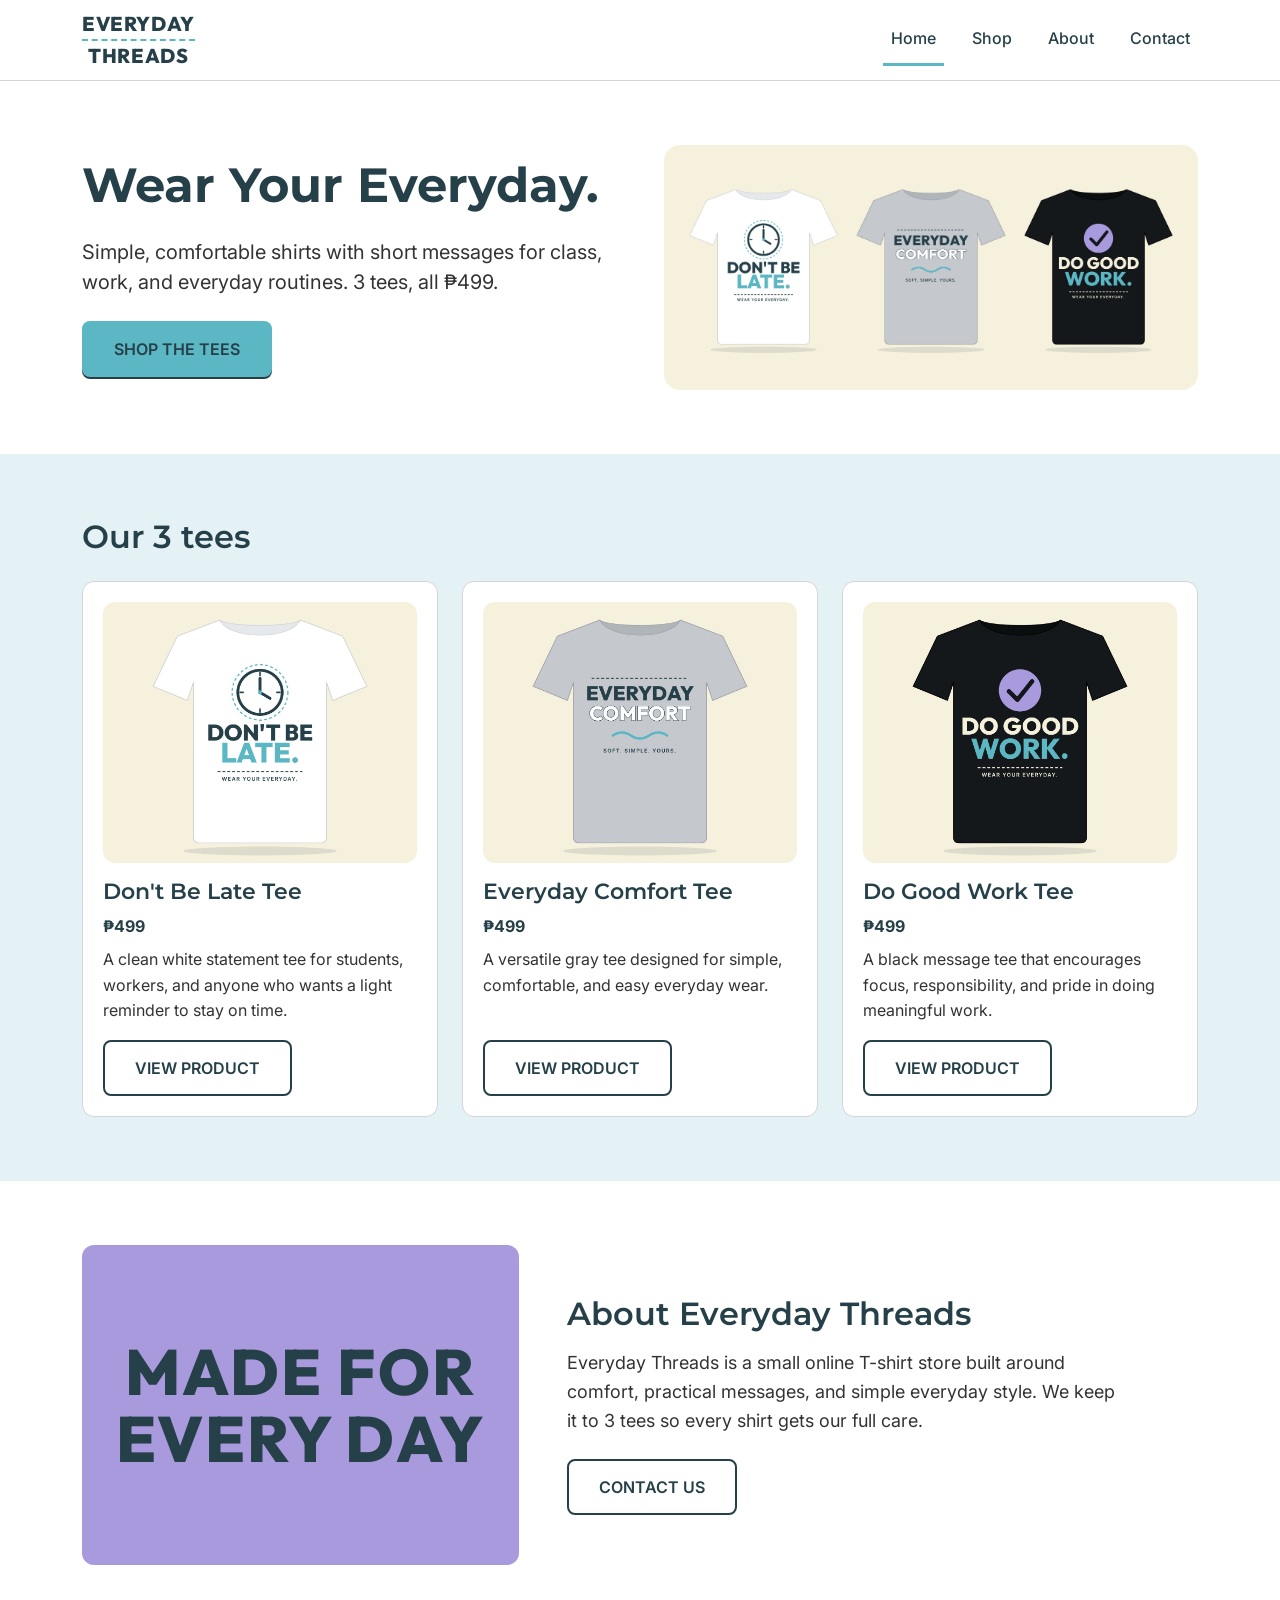
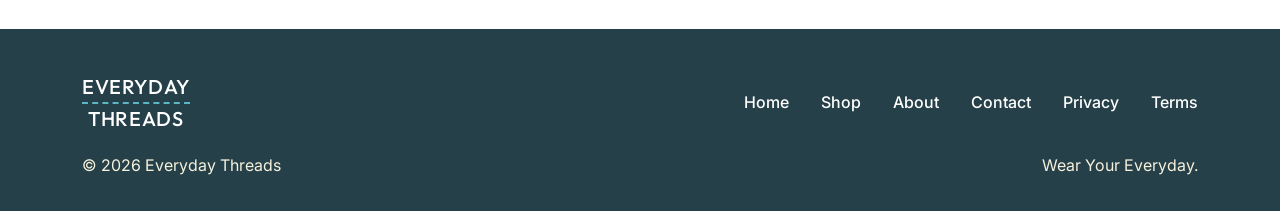
==== index.html @ e374523e "Add Everyday Threads Bootstrap website Home, Contact, Privacy, Terms and 3 product pages. Contact fo" ====
<!DOCTYPE html>
<html lang="en">
<head>
  <meta charset="UTF-8">
  <meta name="viewport" content="width=device-width, initial-scale=1">
  <title>Everyday Threads | Comfortable message tees for every day</title>
  <meta name="description" content="Everyday Threads sells three simple, comfortable message tees for class, work, and everyday routines. All tees are 499 pesos.">
  <link rel="stylesheet" href="https://cdn.jsdelivr.net/npm/bootstrap@5.3.3/dist/css/bootstrap.min.css" integrity="sha384-QWTKZyjpPEjISv5WaRU9OFeRpok6YctnYmDr5pNlyT2bRjXh0JMhjY6hW+ALEwIH" crossorigin="anonymous">
  <link rel="preconnect" href="https://fonts.googleapis.com">
  <link rel="preconnect" href="https://fonts.gstatic.com" crossorigin>
  <link rel="stylesheet" href="https://fonts.googleapis.com/css2?family=Inter:wght@400;500;600;700&amp;family=Montserrat:wght@600;700&amp;family=Outfit:wght@800&amp;display=swap">
  <link rel="stylesheet" href="css/style.css">
</head>
<body>
  <a class="skip-link" href="#main">Skip to main content</a>
  <header class="site-header">
    <nav class="navbar navbar-expand-md" aria-label="Main">
      <div class="container">
        <a class="logo" href="index.html" aria-label="Everyday Threads home page"><span>Everyday</span><span class="stitch"></span><span>Threads</span></a>
        <button class="navbar-toggler" type="button" data-bs-toggle="collapse" data-bs-target="#main-nav" aria-controls="main-nav" aria-expanded="false" aria-label="Open menu">
          <span class="navbar-toggler-icon"></span>
        </button>
        <div class="collapse navbar-collapse justify-content-end" id="main-nav">
          <ul class="navbar-nav">
          <li class="nav-item"><a class="nav-link active" aria-current="page" href="index.html">Home</a></li>
          <li class="nav-item"><a class="nav-link" href="index.html#shop">Shop</a></li>
          <li class="nav-item"><a class="nav-link" href="index.html#about">About</a></li>
          <li class="nav-item"><a class="nav-link" href="contact.html">Contact</a></li>
          </ul>
        </div>
      </div>
    </nav>
  </header>

  <main id="main">
    <section class="section" aria-labelledby="hero-title">
      <div class="container">
        <div class="row align-items-center g-5">
          <div class="col-lg-6">
            <h1 id="hero-title" class="mb-4">Wear Your Everyday.</h1>
            <p class="lead-text mb-4">Simple, comfortable shirts with short messages for class, work, and everyday routines. 3 tees, all &#8369;499.</p>
            <a class="btn btn-et" href="#shop">Shop the tees</a>
          </div>
          <div class="col-lg-6">
            <div class="hero-panel d-flex align-items-center justify-content-center">
              <img src="images/dont-be-late-tee.jpg" alt="Don't Be Late Tee: white tee with a clock and the words Don't be late" width="900" height="975">
              <img src="images/everyday-comfort-tee.jpg" alt="Everyday Comfort Tee: gray tee with the words Everyday Comfort" width="900" height="975">
              <img src="images/do-good-work-tee.jpg" alt="Do Good Work Tee: black tee with a check mark and the words Do good work" width="900" height="975">
            </div>
          </div>
        </div>
      </div>
    </section>

    <section id="shop" class="section bg-pale-teal" aria-labelledby="shop-title">
      <div class="container">
        <h2 id="shop-title" class="mb-4">Our 3 tees</h2>
        <div class="row g-4">
          <div class="col-md-6 col-lg-4">
            <article class="product-card d-flex flex-column gap-2">
              <div class="img-panel mb-2">
                <img src="images/dont-be-late-tee.jpg" alt="White Don't Be Late Tee with a clock and the words Don't be late printed on the front" width="900" height="975" loading="lazy">
              </div>
              <h3 class="mb-0">Don't Be Late Tee</h3>
              <p class="price mb-0">&#8369;499</p>
              <p class="mb-2">A clean white statement tee for students, workers, and anyone who wants a light reminder to stay on time.</p>
              <a class="btn btn-et-outline align-self-start mt-auto" href="dont-be-late-tee.html">View product<span class="visually-hidden">: Don't Be Late Tee</span></a>
            </article>
          </div>
          <div class="col-md-6 col-lg-4">
            <article class="product-card d-flex flex-column gap-2">
              <div class="img-panel mb-2">
                <img src="images/everyday-comfort-tee.jpg" alt="Gray Everyday Comfort Tee with the words Everyday Comfort and a teal wave printed on the front" width="900" height="975" loading="lazy">
              </div>
              <h3 class="mb-0">Everyday Comfort Tee</h3>
              <p class="price mb-0">&#8369;499</p>
              <p class="mb-2">A versatile gray tee designed for simple, comfortable, and easy everyday wear.</p>
              <a class="btn btn-et-outline align-self-start mt-auto" href="everyday-comfort-tee.html">View product<span class="visually-hidden">: Everyday Comfort Tee</span></a>
            </article>
          </div>
          <div class="col-md-6 col-lg-4">
            <article class="product-card d-flex flex-column gap-2">
              <div class="img-panel mb-2">
                <img src="images/do-good-work-tee.jpg" alt="Black Do Good Work Tee with a lavender check mark and the words Do good work printed on the front" width="900" height="975" loading="lazy">
              </div>
              <h3 class="mb-0">Do Good Work Tee</h3>
              <p class="price mb-0">&#8369;499</p>
              <p class="mb-2">A black message tee that encourages focus, responsibility, and pride in doing meaningful work.</p>
              <a class="btn btn-et-outline align-self-start mt-auto" href="do-good-work-tee.html">View product<span class="visually-hidden">: Do Good Work Tee</span></a>
            </article>
          </div>
        </div>
      </div>
    </section>

    <section id="about" class="section" aria-labelledby="about-title">
      <div class="container">
        <div class="row align-items-center g-5">
          <div class="col-lg-5">
            <div class="about-panel" aria-hidden="true">Made for<br>every day</div>
          </div>
          <div class="col-lg-7">
            <h2 id="about-title" class="mb-3">About Everyday Threads</h2>
            <p class="about-text mb-4">Everyday Threads is a small online T-shirt store built around comfort, practical messages, and simple everyday style. We keep it to 3 tees so every shirt gets our full care.</p>
            <a class="btn btn-et-outline" href="contact.html">Contact us</a>
          </div>
        </div>
      </div>
    </section>
  </main>

  <footer class="site-footer">
    <div class="container">
      <div class="d-flex flex-column flex-md-row justify-content-between align-items-md-center gap-3">
        <a class="logo logo-light" href="index.html" aria-label="Everyday Threads home page"><span>Everyday</span><span class="stitch"></span><span>Threads</span></a>
        <nav aria-label="Footer">
          <ul class="list-unstyled d-flex flex-wrap footer-nav mb-0">
            <li><a href="index.html">Home</a></li>
            <li><a href="index.html#shop">Shop</a></li>
            <li><a href="index.html#about">About</a></li>
            <li><a href="contact.html">Contact</a></li>
            <li><a href="privacy.html">Privacy</a></li>
            <li><a href="terms.html">Terms</a></li>
          </ul>
        </nav>
      </div>
      <div class="d-flex flex-column flex-md-row justify-content-between gap-2 mt-4">
        <p class="copy mb-0">&copy; 2026 Everyday Threads</p>
        <p class="copy mb-0">Wear Your Everyday.</p>
      </div>
    </div>
  </footer>

  <script src="https://cdn.jsdelivr.net/npm/bootstrap@5.3.3/dist/js/bootstrap.bundle.min.js" integrity="sha384-YvpcrYf0tY3lHB60NNkmXc5s9fDVZLESaAA55NDzOxhy9GkcIdslK1eN7N6jIeHz" crossorigin="anonymous"></script>
  <script src="js/main.js"></script>
</body>
</html>
---- css/style.css ----
/* Everyday Threads - custom styles (loaded after Bootstrap) */

:root {
  --et-teal: #5CB7C4;
  --et-graphite: #264049;
  --et-lavender: #A99ADE;
  --et-ivory: #F6F1DD;
  --et-pale-teal: #E4F2F5;
  --et-text: #333333;
  --et-muted: #4B5563;
  --et-border: #D1D5DB;
  --et-input-border: #6B7280;
  --et-error: #B42318;
}

body {
  font-family: "Inter", system-ui, sans-serif;
  font-size: 1rem; /* 16px minimum for body text */
  line-height: 1.6;
  color: var(--et-text);
}

h1, h2, h3 {
  font-family: "Montserrat", sans-serif;
  color: var(--et-graphite);
}

h1 { font-weight: 700; font-size: clamp(2.25rem, 4vw, 3rem); line-height: 1.15; }
h2 { font-weight: 600; font-size: clamp(1.75rem, 3vw, 2rem); }
h3 { font-weight: 600; font-size: 1.375rem; }

a { color: var(--et-graphite); }

/* Skip link: hidden until it gets keyboard focus */
.skip-link {
  position: absolute;
  left: 1rem;
  top: -100px;
  z-index: 2000;
  background: var(--et-graphite);
  color: #fff;
  padding: .75rem 1rem;
  border-radius: 8px;
  font-weight: 600;
}
.skip-link:focus { top: 1rem; color: #fff; }

/* Visible focus ring on everything that can take focus */
a:focus-visible,
button:focus-visible,
input:focus-visible,
textarea:focus-visible,
.btn:focus-visible,
.navbar-toggler:focus-visible,
.site-header .nav-link:focus-visible,
.site-header .navbar-toggler:focus-visible,
.form-control:focus-visible,
.thumb:focus-visible,
.qty-group button:focus-visible,
.qty-group input:focus-visible {
  outline: 3px solid var(--et-graphite);
  outline-offset: 3px;
  box-shadow: 0 0 0 6px var(--et-teal);
}

/* White ring in the dark footer so focus stays visible */
.site-footer a:focus-visible {
  outline: 3px solid #fff;
  outline-offset: 3px;
  box-shadow: none;
}

/* ---------- Logo ---------- */
.logo {
  display: inline-flex;
  flex-direction: column;
  align-items: center;
  text-decoration: none;
  font-family: "Outfit", sans-serif;
  font-weight: 800;
  text-transform: uppercase;
  letter-spacing: .03em;
  color: var(--et-graphite);
  font-size: 1.25rem;
  line-height: 1;
}
.logo .stitch {
  width: 100%;
  border-top: 2px dashed var(--et-teal);
  margin: 5px 0;
}
.logo:hover { color: var(--et-graphite); }
.logo-light { color: #fff; }
.logo-light:hover { color: #fff; }

/* ---------- Header / navbar ---------- */
.site-header {
  background: #fff;
  border-bottom: 1px solid var(--et-border);
}
.site-header .navbar { min-height: 80px; }
.site-header .nav-link {
  color: var(--et-graphite);
  font-weight: 500;
  padding: .75rem 1rem;
  border-bottom: 3px solid transparent;
}
.site-header .nav-link:hover { color: var(--et-graphite); border-bottom-color: var(--et-border); }
.site-header .nav-link.active,
.site-header .nav-link[aria-current="page"] {
  color: var(--et-graphite);
  border-bottom-color: var(--et-teal);
}
.navbar-toggler { border: 2px solid var(--et-graphite); padding: .5rem .75rem; }

/* ---------- Buttons ---------- */
.btn-et {
  background: var(--et-teal);
  color: var(--et-graphite);
  font-weight: 600;
  text-transform: uppercase;
  padding: 1rem 2rem;
  border-radius: 8px;
  border: 0;
  box-shadow: 0 2px 0 var(--et-graphite);
  min-height: 48px;
}
.btn-et:hover, .btn-et:focus { background: #4aa6b4; color: var(--et-graphite); }

.btn-et-outline {
  background: transparent;
  color: var(--et-graphite);
  font-weight: 600;
  text-transform: uppercase;
  padding: .875rem 1.875rem;
  border-radius: 8px;
  border: 2px solid var(--et-graphite);
  min-height: 48px;
}
.btn-et-outline:hover, .btn-et-outline:focus { background: var(--et-graphite); color: #fff; }

/* ---------- Sections ---------- */
.section { padding: 4rem 0; }
.bg-ivory { background: var(--et-ivory); }
.bg-pale-teal { background: var(--et-pale-teal); }
.intro-text { font-size: 1.125rem; max-width: 640px; }
.product-desc { font-size: 1.125rem; }
.about-text { font-size: 1.125rem; max-width: 560px; }
.how-to-order-text { max-width: 700px; }
.lead-text { font-size: 1.25rem; line-height: 1.5; max-width: 520px; }

.img-panel {
  background: var(--et-ivory);
  border-radius: 12px;
  overflow: hidden;
}
.img-panel img { width: 100%; height: 100%; object-fit: contain; }

.hero-panel {
  background: var(--et-ivory);
  border-radius: 16px;
  padding: 2rem 1rem;
}
.hero-panel img { width: 33.333%; height: auto; }

/* Product cards */
.product-card {
  background: #fff;
  border: 1px solid var(--et-border);
  border-radius: 12px;
  padding: 1.25rem;
  height: 100%;
}
.product-card .img-panel { aspect-ratio: 6 / 5; }
.price { font-weight: 700; color: var(--et-graphite); }

.about-panel {
  background: var(--et-lavender);
  border-radius: 12px;
  min-height: 320px;
  display: flex;
  align-items: center;
  justify-content: center;
  text-align: center;
  font-family: "Outfit", sans-serif;
  font-weight: 800;
  text-transform: uppercase;
  color: var(--et-graphite);
  font-size: clamp(2.5rem, 5vw, 4rem);
  line-height: 1.05;
  letter-spacing: .03em;
}

/* ---------- Product page ---------- */
.back-link {
  display: inline-flex;
  gap: .5rem;
  align-items: center;
  font-weight: 600;
  text-decoration: none;
  padding: .5rem 0;
}
.back-link:hover { text-decoration: underline; }

.main-photo { aspect-ratio: 1 / 1; }

.thumb {
  width: 90px;
  height: 90px;
  padding: 0;
  border: 2px solid var(--et-border);
  border-radius: 12px;
  background: var(--et-ivory);
  overflow: hidden;
}
.thumb img { width: 100%; height: 100%; object-fit: cover; }
.thumb[aria-pressed="true"] { border: 3px solid var(--et-teal); }
.thumb-soon {
  width: 90px;
  height: 90px;
  border: 2px solid var(--et-border);
  border-radius: 12px;
  display: flex;
  align-items: center;
  justify-content: center;
  text-align: center;
  font-size: .8125rem;
  font-weight: 600;
  color: var(--et-graphite);
  background: #fff;
}

/* Size picker: real radio buttons, styled as boxes */
.size-option input {
  position: absolute;
  opacity: 0;
  width: 1px;
  height: 1px;
}
.size-option label {
  min-width: 56px;
  min-height: 48px;
  display: inline-flex;
  align-items: center;
  justify-content: center;
  border: 2px solid var(--et-input-border);
  border-radius: 8px;
  font-weight: 600;
  color: var(--et-graphite);
  background: #fff;
  cursor: pointer;
}
.size-option input:checked + label {
  background: var(--et-graphite);
  border-color: var(--et-graphite);
  color: #fff;
}
.size-option input:focus-visible + label {
  outline: 3px solid var(--et-graphite);
  outline-offset: 3px;
  box-shadow: 0 0 0 6px var(--et-teal);
}

.qty-group { display: inline-flex; align-items: stretch; }
.qty-group button {
  width: 48px;
  height: 48px;
  border: 2px solid var(--et-input-border);
  background: #fff;
  color: var(--et-graphite);
  font-size: 1.25rem;
  line-height: 1;
}
.qty-group button:first-child { border-radius: 8px 0 0 8px; }
.qty-group button:last-child { border-radius: 0 8px 8px 0; }
.qty-group input {
  width: 72px;
  height: 48px;
  border: 2px solid var(--et-input-border);
  border-left: 0;
  border-right: 0;
  text-align: center;
  font-weight: 600;
  font-size: 1.125rem;
  color: var(--et-graphite);
}

.email-preview {
  background: #fff;
  border: 2px solid var(--et-input-border);
  border-radius: 8px;
  padding: 1.25rem;
}
.email-preview p { margin-bottom: .5rem; }

/* ---------- Forms ---------- */
.form-label { font-weight: 600; color: var(--et-graphite); }
.form-control {
  border: 2px solid var(--et-input-border);
  border-radius: 8px;
  min-height: 52px;
  font-size: 1rem;
}
.form-control::placeholder { color: var(--et-muted); }
.form-text { color: var(--et-muted); font-size: 1rem; }
.form-control[aria-invalid="true"] { border-color: var(--et-error); }
.field-error { color: var(--et-error); font-weight: 600; margin-top: .375rem; }
.form-status { font-weight: 600; color: var(--et-graphite); }

.contact-card {
  border: 1px solid var(--et-border);
  border-radius: 12px;
  padding: .5rem 1.75rem;
}
.contact-row {
  display: flex;
  align-items: center;
  gap: 1rem;
  padding: 1rem 0;
  border-bottom: 1px solid #E5E7EB;
}
.contact-row:last-child { border-bottom: 0; }
.contact-icon {
  width: 44px;
  height: 44px;
  flex-shrink: 0;
  border-radius: 8px;
  background: var(--et-ivory);
  display: inline-flex;
  align-items: center;
  justify-content: center;
}
.contact-label { color: var(--et-muted); display: block; }
.contact-value { color: var(--et-graphite); font-weight: 600; font-size: 1.0625rem; }
.contact-value a { word-break: break-word; }

.location-panel {
  background: var(--et-lavender);
  border-radius: 12px;
  min-height: 320px;
  height: 100%;
  display: flex;
  flex-direction: column;
  align-items: center;
  justify-content: center;
  gap: .5rem;
  color: var(--et-graphite);
}
.location-panel .city {
  font-family: "Outfit", sans-serif;
  font-weight: 800;
  text-transform: uppercase;
  font-size: 2.125rem;
  letter-spacing: .03em;
}

.form-card {
  border: 1px solid var(--et-border);
  border-radius: 12px;
  padding: 2rem;
}

.how-to-order {
  background: var(--et-ivory);
  border-radius: 12px;
  padding: 1.75rem 2rem;
}

/* ---------- Privacy / terms ---------- */
.policy-body { max-width: 700px; }
.policy-body p { font-size: 1.0625rem; line-height: 1.6; }
.policy-toc a {
  display: block;
  padding: .5rem 0;
  font-weight: 500;
  text-decoration: none;
}
.policy-toc a:hover { text-decoration: underline; }
.policy-body section { scroll-margin-top: 1.5rem; }

/* ---------- Footer ---------- */
.site-footer {
  background: var(--et-graphite);
  color: #fff;
  padding: 3rem 0 2rem;
}
.site-footer a { color: #fff; text-decoration: none; font-weight: 500; padding: .5rem 0; display: inline-block; }
.site-footer a:hover { text-decoration: underline; }
.site-footer .logo { display: inline-flex; padding: 0; align-self: flex-start; }
.site-footer .logo:hover { text-decoration: none; }

@media (min-width: 768px) {
  .site-header .navbar-nav { gap: 1.25rem; }
}
.site-footer .copy { color: var(--et-ivory); }
.footer-nav { gap: .25rem 2rem; }
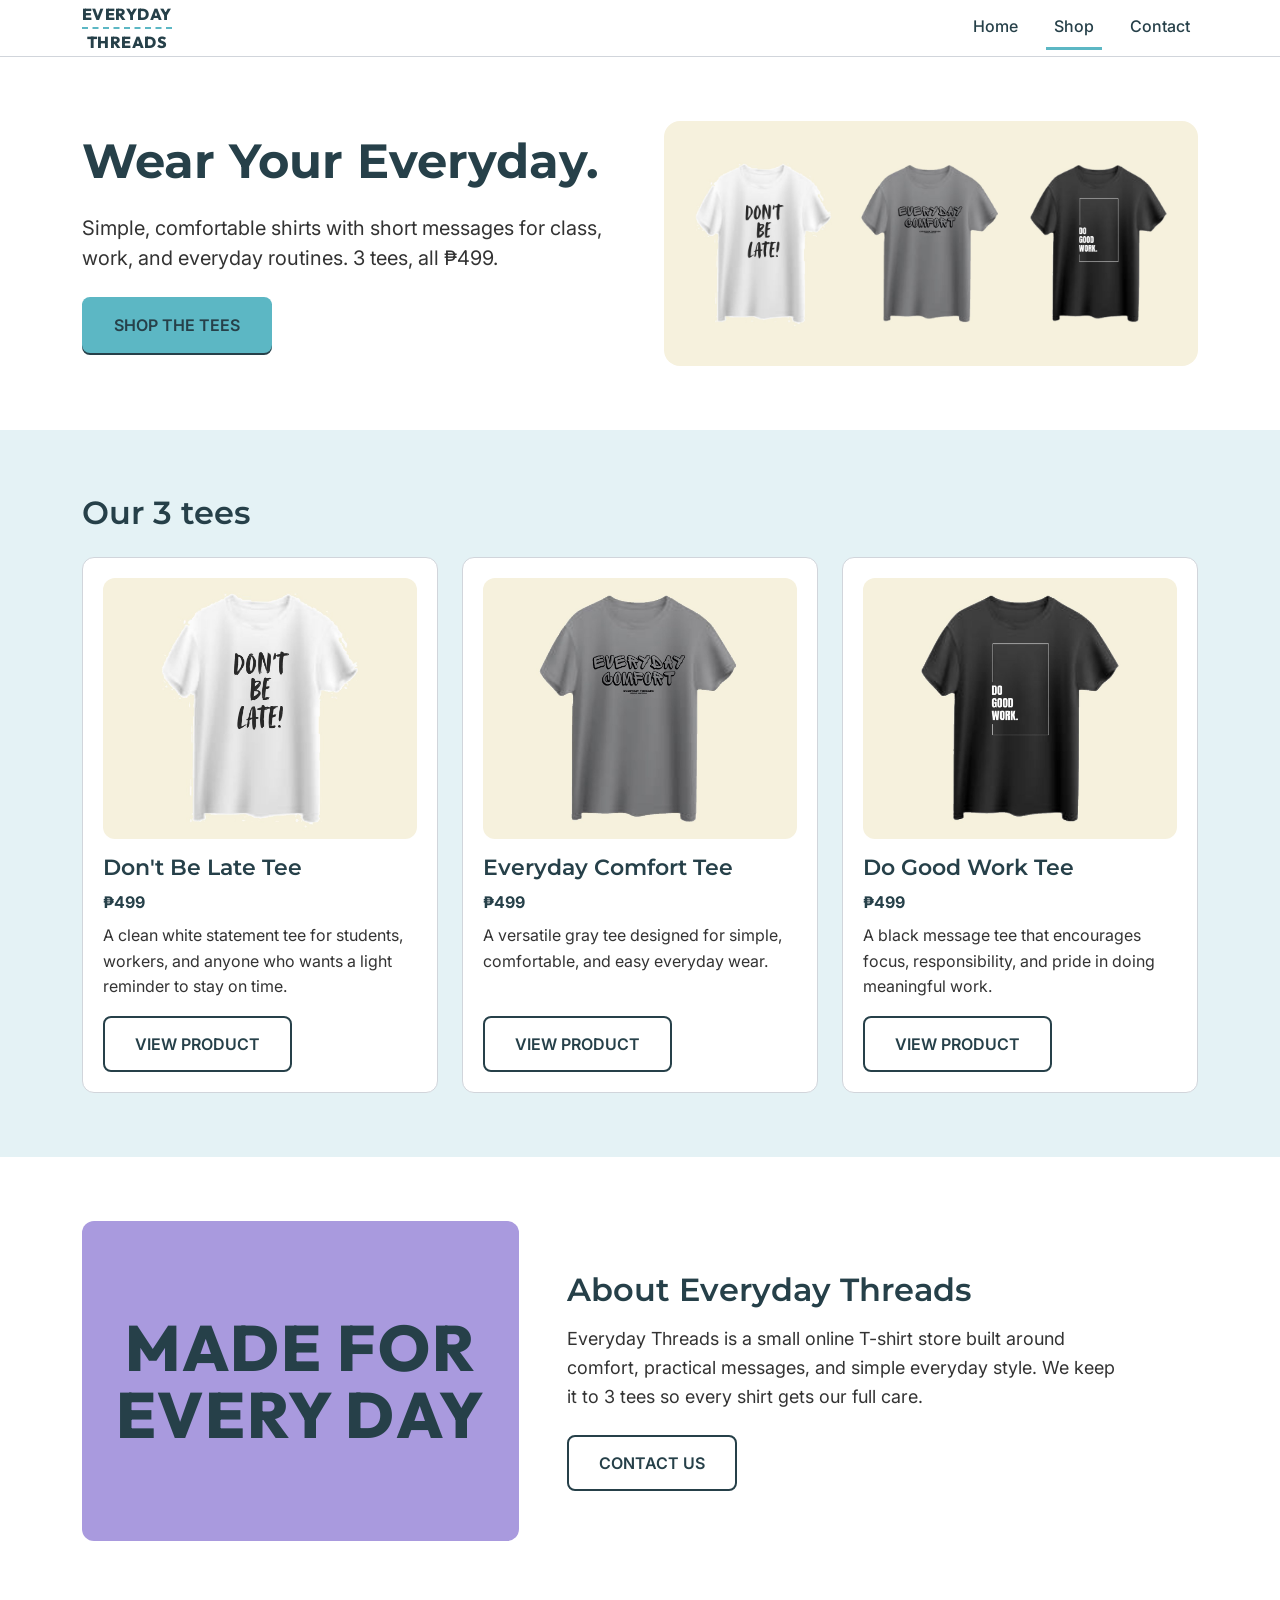
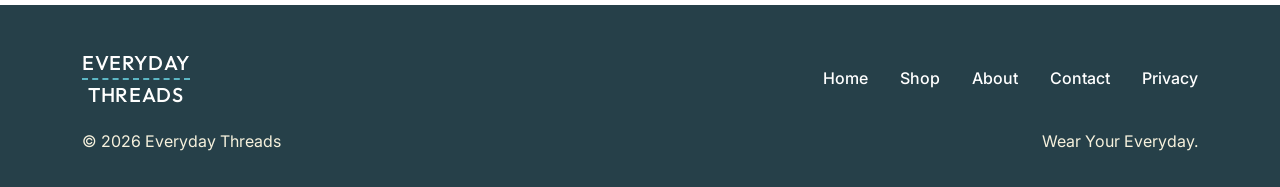
==== commit 039b15b8: "Restore latest updates" ====
--- a/index.html
+++ b/index.html
@@ -24,7 +24,6 @@
           <ul class="navbar-nav">
           <li class="nav-item"><a class="nav-link active" aria-current="page" href="index.html">Home</a></li>
           <li class="nav-item"><a class="nav-link" href="index.html#shop">Shop</a></li>
-          <li class="nav-item"><a class="nav-link" href="index.html#about">About</a></li>
           <li class="nav-item"><a class="nav-link" href="contact.html">Contact</a></li>
           </ul>
         </div>
@@ -43,9 +42,9 @@
           </div>
           <div class="col-lg-6">
             <div class="hero-panel d-flex align-items-center justify-content-center">
-              <img src="images/dont-be-late-tee.jpg" alt="Don't Be Late Tee: white tee with a clock and the words Don't be late" width="900" height="975">
+              <img src="images/dont-be-late-tee.jpg" alt="Don't Be Late Tee: white tee with the words Don't be late in brush lettering" width="900" height="975">
               <img src="images/everyday-comfort-tee.jpg" alt="Everyday Comfort Tee: gray tee with the words Everyday Comfort" width="900" height="975">
-              <img src="images/do-good-work-tee.jpg" alt="Do Good Work Tee: black tee with a check mark and the words Do good work" width="900" height="975">
+              <img src="images/do-good-work-tee.jpg" alt="Do Good Work Tee: black tee with the words Do good work in white capitals" width="900" height="975">
             </div>
           </div>
         </div>
@@ -59,7 +58,7 @@
           <div class="col-md-6 col-lg-4">
             <article class="product-card d-flex flex-column gap-2">
               <div class="img-panel mb-2">
-                <img src="images/dont-be-late-tee.jpg" alt="White Don't Be Late Tee with a clock and the words Don't be late printed on the front" width="900" height="975" loading="lazy">
+                <img src="images/dont-be-late-tee.jpg" alt="White Don't Be Late Tee with the words Don't be late in black brush lettering on the front" width="900" height="975" loading="lazy">
               </div>
               <h3 class="mb-0">Don't Be Late Tee</h3>
               <p class="price mb-0">&#8369;499</p>
@@ -70,7 +69,7 @@
           <div class="col-md-6 col-lg-4">
             <article class="product-card d-flex flex-column gap-2">
               <div class="img-panel mb-2">
-                <img src="images/everyday-comfort-tee.jpg" alt="Gray Everyday Comfort Tee with the words Everyday Comfort and a teal wave printed on the front" width="900" height="975" loading="lazy">
+                <img src="images/everyday-comfort-tee.jpg" alt="Gray Everyday Comfort Tee with the words Everyday Comfort in black graffiti-style lettering on the front" width="900" height="975" loading="lazy">
               </div>
               <h3 class="mb-0">Everyday Comfort Tee</h3>
               <p class="price mb-0">&#8369;499</p>
@@ -81,7 +80,7 @@
           <div class="col-md-6 col-lg-4">
             <article class="product-card d-flex flex-column gap-2">
               <div class="img-panel mb-2">
-                <img src="images/do-good-work-tee.jpg" alt="Black Do Good Work Tee with a lavender check mark and the words Do good work printed on the front" width="900" height="975" loading="lazy">
+                <img src="images/do-good-work-tee.jpg" alt="Black Do Good Work Tee with the words Do good work in white capitals beside a thin white frame" width="900" height="975" loading="lazy">
               </div>
               <h3 class="mb-0">Do Good Work Tee</h3>
               <p class="price mb-0">&#8369;499</p>
@@ -120,7 +119,6 @@
             <li><a href="index.html#about">About</a></li>
             <li><a href="contact.html">Contact</a></li>
             <li><a href="privacy.html">Privacy</a></li>
-            <li><a href="terms.html">Terms</a></li>
           </ul>
         </nav>
       </div>
--- a/css/style.css
+++ b/css/style.css
@@ -97,21 +97,27 @@
 .site-header {
   background: #fff;
   border-bottom: 1px solid var(--et-border);
-}
-.site-header .navbar { min-height: 80px; }
+  position: sticky;
+  top: 0;
+  z-index: 1030;
+}
+.site-header .navbar { min-height: 56px; padding-top: .25rem; padding-bottom: .25rem; }
+.site-header .logo { font-size: 1rem; }
 .site-header .nav-link {
   color: var(--et-graphite);
   font-weight: 500;
-  padding: .75rem 1rem;
+  padding: .5rem .75rem;
   border-bottom: 3px solid transparent;
 }
+/* Keep anchor targets from hiding under the fixed header */
+html { scroll-padding-top: 72px; }
 .site-header .nav-link:hover { color: var(--et-graphite); border-bottom-color: var(--et-border); }
 .site-header .nav-link.active,
 .site-header .nav-link[aria-current="page"] {
   color: var(--et-graphite);
   border-bottom-color: var(--et-teal);
 }
-.navbar-toggler { border: 2px solid var(--et-graphite); padding: .5rem .75rem; }
+.navbar-toggler { border: 2px solid var(--et-graphite); padding: .375rem .625rem; }
 
 /* ---------- Buttons ---------- */
 .btn-et {
@@ -394,3 +400,13 @@
 }
 .site-footer .copy { color: var(--et-ivory); }
 .footer-nav { gap: .25rem 2rem; }
+
+/* Previous / Next on product pages */
+.tee-pager { display: flex; gap: .75rem; }
+.pager-link {
+  display: inline-flex; align-items: center; gap: .5rem;
+  min-height: 44px; padding: .5rem 1rem;
+  border: 2px solid var(--et-graphite); border-radius: 8px;
+  font-weight: 600; text-decoration: none; color: var(--et-graphite);
+}
+.pager-link:hover { background: var(--et-graphite); color: #fff; }
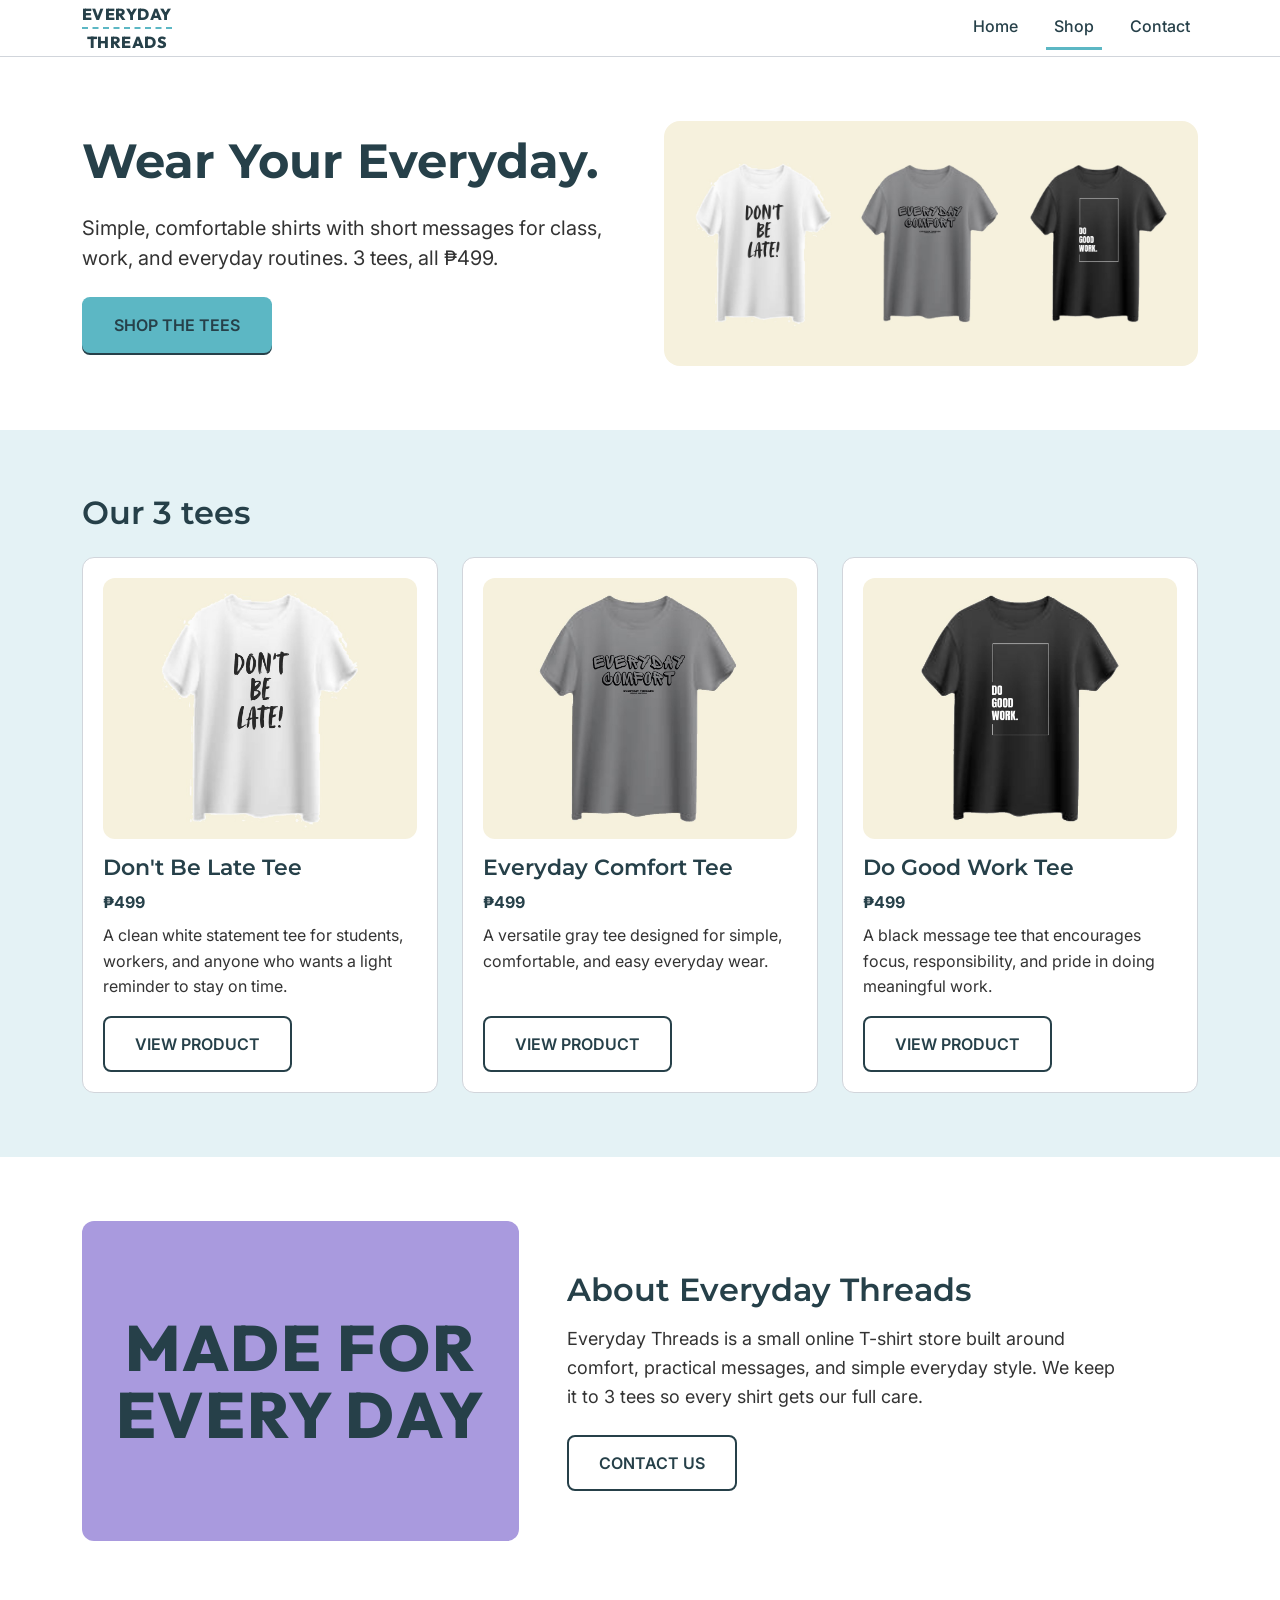
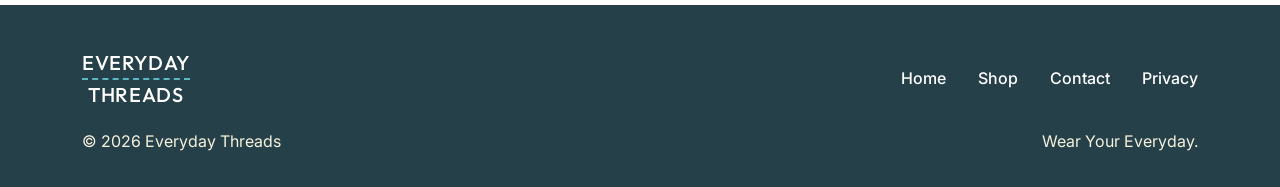
==== commit b107f23e: "Remove About from footer" ====
--- a/index.html
+++ b/index.html
@@ -116,7 +116,6 @@
           <ul class="list-unstyled d-flex flex-wrap footer-nav mb-0">
             <li><a href="index.html">Home</a></li>
             <li><a href="index.html#shop">Shop</a></li>
-            <li><a href="index.html#about">About</a></li>
             <li><a href="contact.html">Contact</a></li>
             <li><a href="privacy.html">Privacy</a></li>
           </ul>
